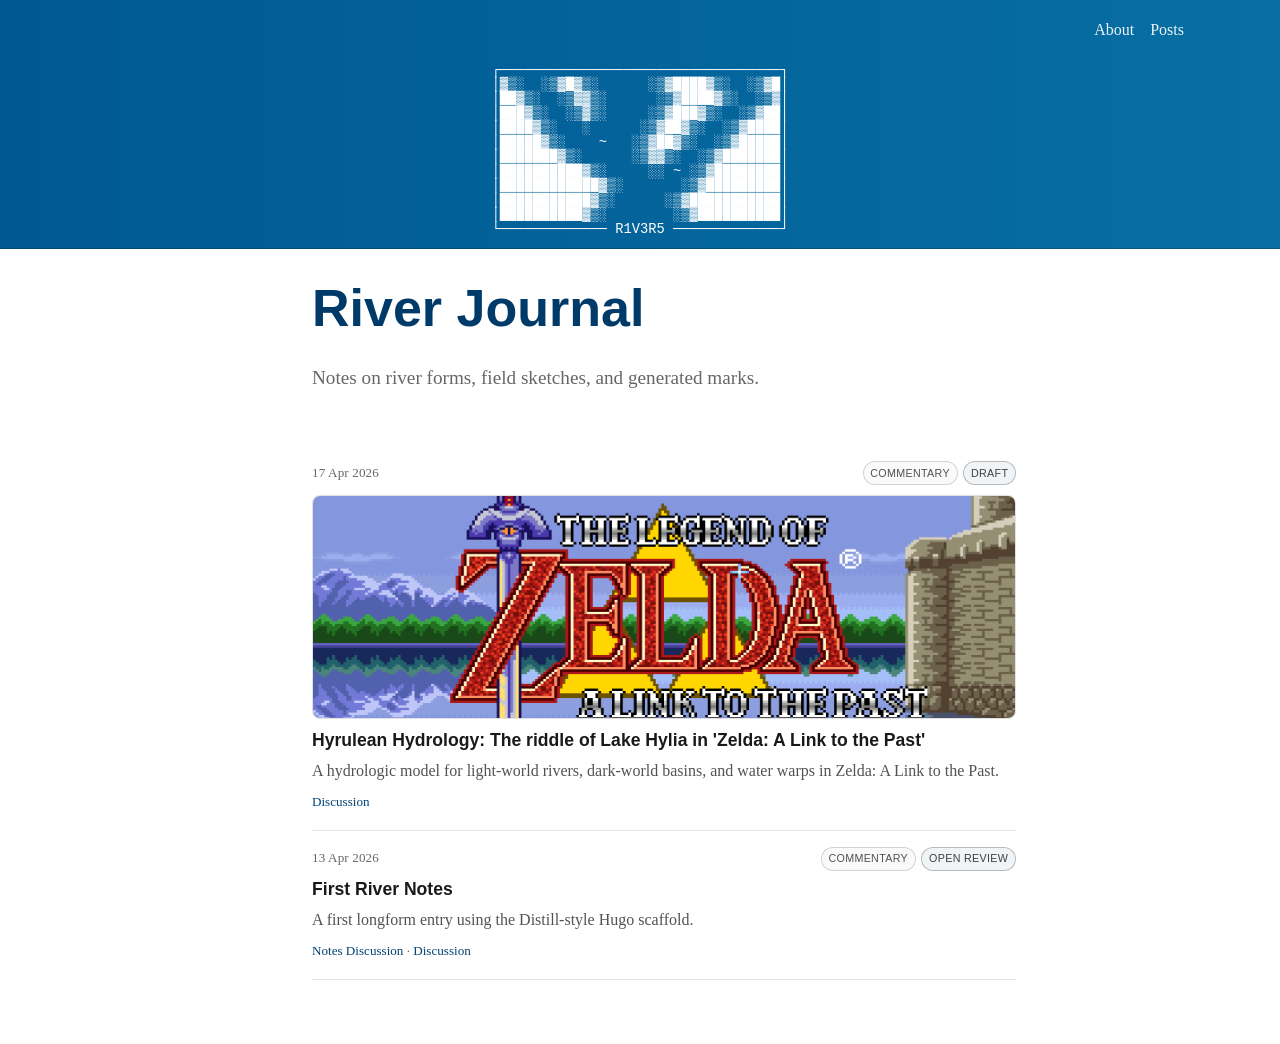
==== index.html @ 2507bf3e "First version of the R1V3R5 journal." ====
<!doctype html>
<html lang="en">
  <head>
	<meta name="generator" content="Hugo 0.140.1"><script src="/livereload.js?mindelay=10&amp;v=2&amp;port=1313&amp;path=livereload" data-no-instant defer></script>
    <meta charset="utf-8" />
<meta name="viewport" content="width=device-width, initial-scale=1" />
<title>R1V3R5: An imaginary journal about fake rivers</title>
<meta name="description" content="Notes on river forms, field sketches, and generated marks." />


<link rel="stylesheet" href="/css/distill-like.min.386c677e4650f3f3337b6ee87042f923add12f44f3062584ed353fe4aacb5783.css" integrity="sha256-OGxnfkZQ8/Mze27ocEL5I63RL0TzBiWE7TU/5KrLV4M=" />





<script defer src="/js/logo-header.min.bd12c2261c7f0e48f00e70b3386c1080479c41e0017c534129a1d7c152b8f7a0.js" integrity="sha256-vRLCJhx/DkjwDnCzOGwQgEecQeABfFNBKaHXwVK496A="></script>






  </head>
  <body class="is-list ">
    <header class="site-header">
  <div class="site-header-inner is-home">
    
    <nav class="site-nav" aria-label="Main">
      
      <a href="/about/">About</a>
      
      <a href="/posts/">Posts</a>
      
    </nav>
  </div>
  
  <pre
    id="river-logo"
    class="river-logo"
    aria-label="Animated ASCII river logo"
    data-logo-animation-mode="flyover"
    data-logo-flyover-style="flyover"
    data-logo-flyover-world-rows="96"
    data-logo-flyover-speed="1.4"
  ></pre>
  
</header>

    <main class="page-shell">
      
<section class="article-wrap">
  <header class="article-header">
    <h1>River Journal</h1>
    <p class="lede">Notes on river forms, field sketches, and generated marks.</p>
  </header>

  <ul class="post-list">
    
    
      
    
    
    
    
    
    
    
    
    
    
    
    
    <li class="post-card">
      <div class="post-card-header">
        <span class="post-meta">17 Apr 2026</span>
        
        <span class="post-taxonomy" aria-label="Article taxonomy">
          <span class="post-chip">Commentary</span>
          <span class="post-chip is-status">Draft</span>
        </span>
        
      </div>

      
      <figure class="post-card-media">
        <img src="/first-hyrule-note/header.png" alt="Stylized map-like header image for Hyrulean Hydrology" loading="lazy" decoding="async">
      </figure>
      

      <a class="post-title" href="/posts/first-hyrule-note/">Hyrulean Hydrology: The riddle of  Lake Hylia in &#39;Zelda: A Link to the Past&#39;</a>
      <p class="post-dek">A hydrologic model for light-world rivers, dark-world basins, and water warps in Zelda: A Link to the Past.</p>

      
      <p class="post-links" aria-label="Review and discussion links">
        
        
        
          <a href="https://github.com/danielklotz/2026-river-journal/issues/new">Discussion</a>
        
      </p>
      
    </li>
    
    
    
    
    
    
    
    
    
    
    
    
    <li class="post-card">
      <div class="post-card-header">
        <span class="post-meta">13 Apr 2026</span>
        
        <span class="post-taxonomy" aria-label="Article taxonomy">
          <span class="post-chip">Commentary</span>
          <span class="post-chip is-status">Open review</span>
        </span>
        
      </div>

      

      <a class="post-title" href="/posts/first-river-notes/">First River Notes</a>
      <p class="post-dek">A first longform entry using the Distill-style Hugo scaffold.</p>

      
      <p class="post-links" aria-label="Review and discussion links">
        
          <a href="https://github.com/danielklotz/2026-river-journal/discussions">Notes Discussion</a>
        
         · 
        
          <a href="https://github.com/danielklotz/2026-river-journal/issues/new">Discussion</a>
        
      </p>
      
    </li>
    
    
    
    
    
    
  </ul>
</section>

    </main>
  </body>
</html>
---- css/distill-like.min.386c677e4650f3f3337b6ee87042f923add12f44f3062584ed353fe4aacb5783.css ----
:root{--paper:#ffffff;--ink:rgba(0, 0, 0, 0.8);--muted:rgba(0, 0, 0, 0.6);--accent:#004276;--heading-ink:#003a68;--accent-soft:#e7f0f7;--rule:rgba(0, 0, 0, 0.1);--max-body:42rem;--max-middle:54rem;--max-wide:68rem;--font-body:Charter, "Bitstream Charter", "Iowan Old Style", "Palatino Linotype", Palatino, "URW Palladio L", P052, serif;--font-display:"Avenir Next", Avenir, "Segoe UI", "Helvetica Neue", Helvetica, Arial, sans-serif;--font-mono:"SFMono-Regular", Menlo, Consolas, monospace}.article-wrap,.article-header,.article-body,.article-footer-sections{display:grid;justify-items:stretch;grid-template-columns:[screen-start] 8px [page-start kicker-start text-start gutter-start middle-start] 1fr 1fr 1fr 1fr 1fr 1fr 1fr 1fr [text-end page-end gutter-end kicker-end middle-end] 8px [screen-end];column-gap:8px}@media(min-width:768px){.article-wrap,.article-header,.article-body,.article-footer-sections{grid-template-columns:[screen-start] 1fr [page-start kicker-start middle-start text-start] 45px 45px 45px 45px 45px 45px 45px 45px [kicker-end text-end gutter-start] 45px [middle-end] 45px [page-end gutter-end] 1fr [screen-end];column-gap:16px}}@media(min-width:1000px){.article-wrap,.article-header,.article-body,.article-footer-sections{grid-template-columns:[screen-start] 1fr [page-start kicker-start] 50px [middle-start] 50px [text-start kicker-end] 50px 50px 50px 50px 50px 50px 50px 50px [text-end gutter-start] 50px [middle-end] 50px [page-end gutter-end] 1fr [screen-end];column-gap:16px}}@media(min-width:1180px){.article-wrap,.article-header,.article-body,.article-footer-sections{grid-template-columns:[screen-start] 1fr [page-start kicker-start] 60px [middle-start] 60px [text-start kicker-end] 60px 60px 60px 60px 60px 60px 60px 60px [text-end gutter-start] 60px [middle-end] 60px [page-end gutter-end] 1fr [screen-end];column-gap:32px}}html{font-size:14px;line-height:1.6em}@media(min-width:768px){html{font-size:16px}}*{box-sizing:border-box}body{margin:0;color:var(--ink);background:var(--paper);font-family:var(--font-body);line-height:1.72;text-rendering:optimizeLegibility}.reading-progress{position:fixed;top:0;left:0;z-index:40;width:100%;height:3px;background:rgba(0,0,0,5%);pointer-events:none}.reading-progress-bar{width:100%;height:100%;background:var(--accent);transform:scaleX(0);transform-origin:left center;transition:transform 120ms linear}.reading-progress.is-reduced-motion .reading-progress-bar{transition:none}.katex{font-size:1.03em}.katex-display{margin:1.6rem 0 1.75rem;overflow-x:auto;overflow-y:hidden}.katex-display>.katex{padding:.15rem 0;font-size:1.08em}.article-body .katex-display,.article-footer-sections .katex-display{color:rgba(0,0,0,.86)}h1,h2,h3{font-family:var(--font-display);letter-spacing:0;color:var(--heading-ink)}a{color:var(--accent);border-bottom:1px solid rgba(0,0,0,.4);text-decoration:none}a:hover{border-bottom-color:rgba(0,0,0,.8)}.site-header{background:linear-gradient(90deg,#005892,#076fa3);border-bottom:1px solid rgba(0,0,0,.2);padding:1rem 1rem .2rem}.site-header-inner{margin:0 auto;max-width:var(--max-wide);display:flex;gap:1rem;justify-content:space-between;align-items:center}.site-header-inner.is-home{justify-content:flex-end}.site-title{font-weight:700;font-family:var(--font-display);letter-spacing:.02em;text-decoration:none;border-bottom:none;color:var(--paper)}.site-nav{display:flex;gap:1rem}.site-nav a{color:rgba(255,255,255,.92);border-bottom:none}.river-logo{margin:.75rem auto 0;max-width:100%;width:fit-content;min-height:14ch;overflow-x:auto;padding:.5rem 0;font-family:var(--font-mono);font-size:.86rem;line-height:1.05;color:var(--paper);text-align:center}.page-shell{padding:.8rem 1rem 4rem}.about-page{padding-top:1.5rem}.about-hero{gap:0;padding-bottom:1.25rem}.article-header.about-hero>*{grid-column:page}.about-kicker{margin:0 0 .8rem;font-family:var(--font-display);font-size:.76rem;font-weight:600;letter-spacing:.08em;text-transform:uppercase;color:rgba(0,66,118,.78)}.about-intro{max-width:none;color:var(--ink);font-size:1rem;line-height:1.72}.about-actions{display:flex;flex-wrap:wrap;gap:.85rem;margin-top:1.2rem}.about-action{display:inline-flex;align-items:center;justify-content:center;min-height:2.4rem;padding:.55rem .9rem;border:1px solid rgba(0,66,118,.18);border-radius:999px;background:rgba(0,66,118,5%);color:var(--accent);font-family:var(--font-display);font-size:.86rem;font-weight:500;text-decoration:none;transition:background 140ms ease,border-color 140ms ease}.about-action:hover{border-bottom:1px solid rgba(0,66,118,.18);border-color:rgba(0,66,118,.3);background:rgba(0,66,118,9%)}.about-body{row-gap:0}.article-body.about-body>section{margin:1.2rem 0}.article-body.about-body>section:first-child{margin-top:.6rem}.about-section{margin-bottom:1rem}.article-body.about-body>.about-section>*{grid-column:text}.about-richtext p:last-child{margin-bottom:0}.about-highlights,.about-people{margin-top:1.6rem;padding-top:1.35rem;position:relative}.about-highlights::before,.about-people::before{content:"";position:absolute;top:0;left:50%;width:100vw;border-top:1px solid var(--rule);transform:translateX(-50%)}.about-highlight-grid,.about-people-groups{display:grid;gap:1rem}.about-highlight-grid{grid-template-columns:repeat(auto-fit,minmax(14rem,1fr))}.about-highlight-card,.about-people-group{padding:1rem 1rem 1.1rem;border:1px solid rgba(0,0,0,8%);background:linear-gradient(180deg,rgba(231,240,247,.38),rgba(255,255,255,.96))}.about-highlight-card h3,.about-people-group h3{margin:0 0 .4rem;font-size:1rem}.about-highlight-card p,.about-people-group p{margin:0}.about-highlight-eyebrow{margin:0 0 .45rem;font-family:var(--font-display);font-size:.68rem;font-weight:600;letter-spacing:.06em;text-transform:uppercase;color:rgba(0,0,0,.52)}.about-person-list{display:grid;gap:.8rem}.about-person-card{padding-top:.8rem;border-top:1px solid rgba(0,0,0,8%)}.about-person-card:first-child{padding-top:0;border-top:none}.about-person-name{font-family:var(--font-display);font-weight:600;color:rgba(0,0,0,.88)}.about-person-name a{border-bottom:none;color:inherit}.about-person-name a:hover{text-decoration:underline}.about-person-role{margin-top:.18rem}.about-person-affiliation{margin-top:.18rem;color:var(--muted)}.about-closing{margin-top:1.4rem}@media(max-width:820px){.about-actions{gap:.65rem}.about-action{width:100%}}.article-wrap{max-width:var(--max-wide);margin:0 auto;padding-top:1.1rem;position:relative}.article-wrap::before{content:"";position:absolute;top:0;left:50%;width:100vw;transform:translateX(-50%)}.article-wrap>.article-header,.article-wrap>.article-body,.article-wrap>.article-footer-sections{grid-column:screen}.article-header{max-width:none;margin:0}.article-body{row-gap:0;counter-reset:sidenote}.article-body>*{grid-column:text}.article-header>*{grid-column:text}.article-header-media{grid-column:page;margin:0 0 1.5rem}.article-header-media img{display:block;width:100%;height:auto;border-radius:10px;border:1px solid rgba(0,0,0,.1)}.article-body h2{font-weight:600;font-size:24px;line-height:1.25em;margin:2rem 0 1.5rem;border-bottom:1px solid rgba(0,0,0,.1);padding-bottom:1rem}.article-body h2[id],.article-body h3[id]{position:relative;scroll-margin-top:5rem}.section-anchor{position:absolute;left:-1.15em;top:0;opacity:0;border-bottom:none;color:rgba(0,0,0,.34);font-weight:400;transition:opacity 120ms ease}.article-body h2:hover .section-anchor,.article-body h2:focus-within .section-anchor,.article-body h3:hover .section-anchor,.article-body h3:focus-within .section-anchor,.section-anchor:focus{opacity:1}.section-anchor:hover{color:rgba(0,0,0,.6)}@media(min-width:1024px){.article-body h2{font-size:36px}}.article-body h3{font-weight:700;font-size:18px;line-height:1.4em;margin:2em 0 1em}@media(min-width:1024px){.article-body h3{font-size:20px}}.article-body h4{font-weight:600;text-transform:uppercase;font-size:14px;line-height:1.4em;margin:1.5rem 0 .6rem}.article-body p,.article-body ul,.article-body ol,.article-body blockquote,.article-body pre,.article-body table{margin-top:0;margin-bottom:1em}.article-body ul,.article-body ol{padding-left:24px}.article-body li{margin-bottom:1em}.article-body li:last-child{margin-bottom:0}.article-body hr{grid-column:screen;width:100%;border:none;border-bottom:1px solid rgba(0,0,0,.1);margin:60px 0}.article-body section{grid-column:screen;display:grid;grid-template-columns:inherit;column-gap:inherit;margin:60px 0}.article-body section>*{grid-column:text}.article-header h1{margin:0 0 .5rem;font-size:38px;font-weight:700;line-height:1.08}@media(min-width:768px){.article-header h1{font-size:52px}}.lede{color:var(--muted);font-weight:400;font-size:1.2rem;line-height:1.6em}.article-dtitle{color:rgba(0,0,0,.7);font-weight:300;font-size:1.05rem;line-height:1.6em;margin:.2rem 0 .4rem}.article-dtitle p{margin:.45rem 0}.article-byline{margin:1.5rem auto;font-size:.8rem;line-height:1.8em;padding:1.15rem 0;min-height:1.8em;display:grid;grid-template-columns:repeat(auto-fit,minmax(11rem,1fr));gap:.8rem;position:relative}.article-byline::before,.article-byline::after{content:"";position:absolute;left:50%;width:100vw;transform:translateX(-50%)}.article-byline::before{top:0}.article-byline::after{bottom:0}.article-byline h3{font-family:var(--font-display);font-size:.6rem;font-weight:400;color:rgba(0,0,0,.5);margin:0;text-transform:uppercase}.article-byline p{margin:0}.article-byline .author{font-weight:500}.article-byline .affiliations{color:rgba(0,0,0,.6);font-size:.92em}.article-byline a{border-bottom:none;color:rgba(0,0,0,.82)}.article-byline a:hover{text-decoration:underline}@media(min-width:768px){.article-byline{grid-template-columns:repeat(auto-fit,minmax(10rem,1fr))}}.post-list{list-style:none;margin:2rem 0 0;padding:0;grid-column:text}.post-list li{padding:1rem 0;border-bottom:1px solid var(--rule);display:flex;flex-direction:column;align-items:flex-start;gap:.45rem}.post-card-header{width:100%;display:flex;align-items:center;justify-content:space-between;gap:.75rem;flex-wrap:wrap}.post-card-media{width:100%;margin:.2rem 0 .15rem}.post-card-media img{display:block;width:100%;height:auto;max-height:14rem;object-fit:cover;border-radius:8px;border:1px solid rgba(0,0,0,.1)}.post-title{font-family:var(--font-display);font-weight:600;font-size:1.1rem;line-height:1.3;color:rgba(0,0,0,.9);border-bottom:none}.post-title:hover{text-decoration:underline}.post-taxonomy{display:inline-flex;gap:.35rem;flex-wrap:wrap}.post-chip{display:inline-flex;align-items:center;padding:.12rem .42rem;border:1px solid rgba(0,0,0,.16);border-radius:999px;font-family:var(--font-display);font-size:.67rem;letter-spacing:.03em;text-transform:uppercase;color:rgba(0,0,0,.68);background:rgba(0,0,0,2%)}.post-chip.is-status{color:rgba(0,0,0,.74);border-color:rgba(0,0,0,.24);background:rgba(0,66,118,6%)}.post-dek{margin:0;color:rgba(0,0,0,.68);line-height:1.55}.post-links{margin:0;font-size:.82rem;color:var(--muted)}.post-links a{border-bottom:none}.post-links a:hover{text-decoration:underline}.post-meta{color:var(--muted);font-size:.82rem;letter-spacing:.01em}.sidenote{counter-increment:sidenote;margin:1.25rem 0;padding:.75rem .9rem;border-left:2px solid rgba(0,0,0,.2);background:rgba(0,0,0,2%);color:var(--muted);font-size:12px;line-height:1.6em}.sidenote::before{content:"[" counter(sidenote)"] ";font-variant-numeric:tabular-nums;color:rgba(0,0,0,.62)}.wide-figure{grid-column:page;max-width:none;margin:2rem auto;padding:0}.l-body{grid-column:text;max-width:none}.l-middle{grid-column:middle;max-width:none}.l-page{grid-column:page;max-width:none}.l-screen{grid-column:screen;max-width:none;width:auto;margin:0}.l-screen-inset{grid-column:screen;padding-left:1rem;padding-right:1rem}.l-body-outset{grid-column:middle;max-width:none}.l-middle-outset{grid-column:page;max-width:none}.l-page-outset{grid-column:screen;max-width:none}.side{grid-column:gutter;float:none;width:auto;margin:.2rem 0 .95rem;align-self:start}.l-gutter{grid-column:gutter;float:none;width:auto;margin:.2rem 0 1rem;font-size:12px;line-height:1.6em;color:var(--muted);padding-left:0;border-left:none;align-self:start}.layout-block{margin-top:1.2rem;margin-bottom:1.2rem}.article-footer-sections>*{grid-column:text}.article-appendix{grid-column:text;margin-top:3rem;padding-top:1.2rem;position:relative;color:rgba(0,0,0,.7)}.article-appendix::before{content:"";position:absolute;top:0;left:50%;width:100vw;border-top:1px solid var(--rule);transform:translateX(-50%)}.article-appendix h2{font-size:15px;font-weight:500;margin:0 0 1rem;border:none;padding:0}.dt-cite-wrap,.dt-fn-wrap{position:relative;display:inline-block}.dt-cite-wrap{margin-left:-.2em}.dt-cite-wrap+.dt-cite-wrap{margin-left:.08em}.dt-cite,.dt-fn{font-size:75%;vertical-align:super;color:hsla(206,90%,20%,.7);line-height:1.1em;text-align:center;position:relative;top:-2px;margin:0;border-bottom:none}.dt-fn{margin:0 2px}.dt-cite-pop,.dt-fn-pop{position:absolute;left:0;bottom:1.45rem;min-width:15rem;max-width:24rem;padding:.55rem .7rem;background:#fff;border:1px solid var(--rule);color:var(--ink);font-size:.84rem;line-height:1.35;box-shadow:0 10px 20px rgba(0,0,0,8%);opacity:0;visibility:hidden;transform:translateY(4px);transition:opacity 140ms ease,transform 140ms ease,visibility 140ms ease;z-index:12}.dt-cite-wrap:hover .dt-cite-pop,.dt-cite-wrap:focus-within .dt-cite-pop,.dt-cite-wrap.is-open .dt-cite-pop,.dt-fn-wrap:hover .dt-fn-pop,.dt-fn-wrap:focus-within .dt-fn-pop,.dt-fn-wrap.is-open .dt-fn-pop{opacity:1;visibility:visible;transform:translateY(0)}.article-footer-sections{max-width:none;margin:2.8rem 0 0;padding-top:1rem;position:relative}.article-footer-sections::before{content:"";position:absolute;top:0;left:50%;width:100vw;border-top:1px solid var(--rule);transform:translateX(-50%)}.article-footer-sections h2{margin-top:1.4rem;font-size:15px;font-weight:500;color:rgba(0,0,0,.65)}.article-footer-sections h3{margin:1rem 0 .45rem;font-family:var(--font-display);font-size:.8rem;font-weight:500;text-transform:uppercase;letter-spacing:.03em;color:rgba(0,0,0,.52)}.article-footer-sections p{margin:0 0 .85rem}.publication-metadata-list{margin:0}.publication-metadata-list>div{display:grid;grid-template-columns:5.5rem 1fr;gap:.6rem;padding:.35rem 0;border-top:1px solid rgba(0,0,0,6%)}.publication-metadata-list>div:first-child{border-top:none}.publication-metadata-list dt{margin:0;font-family:var(--font-display);font-size:.74rem;font-weight:500;text-transform:uppercase;letter-spacing:.03em;color:rgba(0,0,0,.52)}.publication-metadata-list dd{margin:0}.publication-metadata-list a{border-bottom:none}.publication-metadata-list a:hover{text-decoration:underline}.article-footer-sections ol{padding-left:1.2rem}.article-footer-sections li{margin-bottom:.7rem}.bibtex-block{margin:.6rem 0 1rem;padding:.7rem .85rem;overflow-x:auto;border:1px solid var(--rule);background:rgba(0,0,0,2%);font-family:var(--font-mono);font-size:.82rem;line-height:1.45}.backref{border-bottom:none;margin-left:.35rem}blockquote{border-left:2px solid rgba(0,0,0,.2);padding-left:2em;font-style:italic;color:rgba(0,0,0,.6);margin:0 0 1em}figure{position:relative;margin-top:1.5em;margin-bottom:2.5em}figure img{width:100%;border:1px solid rgba(0,0,0,8%);background:rgba(0,0,0,.015)}figcaption,.figcaption{color:rgba(0,0,0,.6);font-size:12px;line-height:1.5em}.distill-figure figcaption{margin-top:.8rem}.figure-label,.figure-title,.figure-caption-body,.figure-source{display:block}.figure-label{margin-bottom:.18rem;font-family:var(--font-display);font-size:.72rem;font-weight:600;letter-spacing:.04em;text-transform:uppercase;color:rgba(0,0,0,.52)}.figure-title{margin-bottom:.2rem;font-family:var(--font-display);font-size:.95rem;font-weight:600;color:rgba(0,0,0,.84)}.figure-caption-body p{margin:0 0 .35rem}.figure-caption-body p:last-child{margin-bottom:0}.figure-source{margin-top:.35rem;color:rgba(0,0,0,.52)}.figure-source a{border-bottom:none}.figure-source a:hover{text-decoration:underline}@media(min-width:1024px){figcaption,.figcaption{font-size:13px}}table{border-collapse:collapse;border-spacing:0;margin-bottom:1.5rem;border-bottom:1px solid rgba(0,0,0,.2)}table th{text-align:left;border-bottom:1px solid rgba(0,0,0,.2)}table td{border-bottom:1px solid rgba(0,0,0,5%)}table tr:last-of-type td{border-bottom:none}table th,table td{font-size:15px;padding:2px 8px}.wide-figure img,.wide-figure pre{display:block;max-width:100%}@media(max-width:820px){.site-header-inner{flex-direction:column;align-items:flex-start}.post-list li{gap:.3rem}.l-screen{grid-column:text;width:auto;margin-left:auto;margin-right:auto;max-width:var(--max-wide)}.publication-metadata-list>div{grid-template-columns:1fr;gap:.15rem}.section-anchor{left:auto;right:0}}@media(max-width:999px){.side,.l-gutter{grid-column:text;float:none;width:auto;margin:1rem auto;max-width:var(--max-body)}}@media(prefers-reduced-motion:reduce){.section-anchor,.reading-progress-bar{transition:none}}@media(min-width:1000px){.sidenote{grid-column:gutter;margin:.35rem 0 1rem;padding:0;border-left:none;background:0 0;align-self:start}}@media(min-width:1000px){.side,.l-gutter{margin-top:.35rem}.l-gutter{transform:translateX(2px)}}@media(min-width:1180px){.l-gutter{transform:translateX(4px)}}
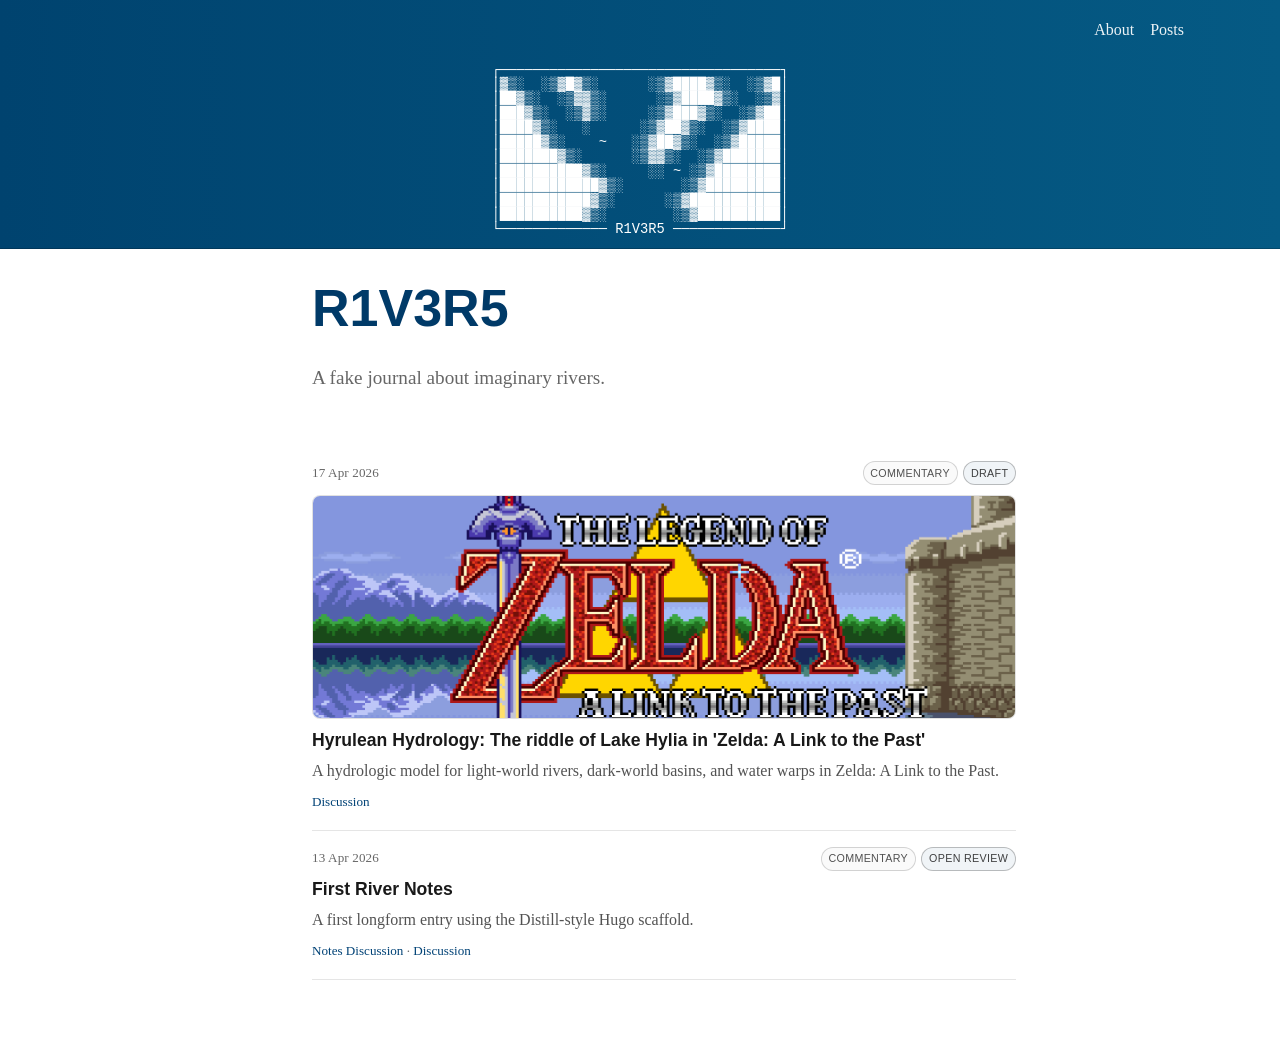
==== commit 730175dd: "updated article and design of the website." ====
--- a/index.html
+++ b/index.html
@@ -5,10 +5,10 @@
     <meta charset="utf-8" />
 <meta name="viewport" content="width=device-width, initial-scale=1" />
 <title>R1V3R5: An imaginary journal about fake rivers</title>
-<meta name="description" content="Notes on river forms, field sketches, and generated marks." />
+<meta name="description" content="A fake journal about imaginary rivers." />
 
 
-<link rel="stylesheet" href="/css/distill-like.min.386c677e4650f3f3337b6ee87042f923add12f44f3062584ed353fe4aacb5783.css" integrity="sha256-OGxnfkZQ8/Mze27ocEL5I63RL0TzBiWE7TU/5KrLV4M=" />
+<link rel="stylesheet" href="/css/distill-like.min.dba2b284b0d56179cb1d36215fc7cecee23770cec9c4422e82efda866d8cfdc9.css" integrity="sha256-26KyhLDVYXnLHTYhX8fOzuI3cM7JxEIugu/ahm2M/ck=" />
 
 
 
@@ -51,8 +51,8 @@
       
 <section class="article-wrap">
   <header class="article-header">
-    <h1>River Journal</h1>
-    <p class="lede">Notes on river forms, field sketches, and generated marks.</p>
+    <h1>R1V3R5</h1>
+    <p class="lede">A fake journal about imaginary rivers.</p>
   </header>
 
   <ul class="post-list">
--- a/css/distill-like.min.dba2b284b0d56179cb1d36215fc7cecee23770cec9c4422e82efda866d8cfdc9.css
+++ b/css/distill-like.min.dba2b284b0d56179cb1d36215fc7cecee23770cec9c4422e82efda866d8cfdc9.css
@@ -0,0 +1 @@
+:root{--paper:#ffffff;--ink:rgba(0, 0, 0, 0.8);--muted:rgba(0, 0, 0, 0.6);--accent:#004276;--heading-ink:#003a68;--accent-soft:#e7f0f7;--rule:rgba(0, 0, 0, 0.1);--max-body:42rem;--max-middle:54rem;--max-wide:68rem;--font-body:Charter, "Bitstream Charter", "Iowan Old Style", "Palatino Linotype", Palatino, "URW Palladio L", P052, serif;--font-display:"Avenir Next", Avenir, "Segoe UI", "Helvetica Neue", Helvetica, Arial, sans-serif;--font-mono:"SFMono-Regular", Menlo, Consolas, monospace}.article-wrap,.article-header,.article-body,.article-footer-sections{display:grid;justify-items:stretch;grid-template-columns:[screen-start] 8px [page-start kicker-start text-start gutter-start middle-start] 1fr 1fr 1fr 1fr 1fr 1fr 1fr 1fr [text-end page-end gutter-end kicker-end middle-end] 8px [screen-end];column-gap:8px}@media(min-width:768px){.article-wrap,.article-header,.article-body,.article-footer-sections{grid-template-columns:[screen-start] 1fr [page-start kicker-start middle-start text-start] 45px 45px 45px 45px 45px 45px 45px 45px [kicker-end text-end gutter-start] 45px [middle-end] 45px [page-end gutter-end] 1fr [screen-end];column-gap:16px}}@media(min-width:1000px){.article-wrap,.article-header,.article-body,.article-footer-sections{grid-template-columns:[screen-start] 1fr [page-start kicker-start] 50px [middle-start] 50px [text-start kicker-end] 50px 50px 50px 50px 50px 50px 50px 50px [text-end gutter-start] 50px [middle-end] 50px [page-end gutter-end] 1fr [screen-end];column-gap:16px}}@media(min-width:1180px){.article-wrap,.article-header,.article-body,.article-footer-sections{grid-template-columns:[screen-start] 1fr [page-start kicker-start] 60px [middle-start] 60px [text-start kicker-end] 60px 60px 60px 60px 60px 60px 60px 60px [text-end gutter-start] 60px [middle-end] 60px [page-end gutter-end] 1fr [screen-end];column-gap:32px}}html{font-size:14px;line-height:1.6em}@media(min-width:768px){html{font-size:16px}}*{box-sizing:border-box}body{margin:0;color:var(--ink);background:var(--paper);font-family:var(--font-body);line-height:1.72;text-rendering:optimizeLegibility}.reading-progress{position:fixed;top:0;left:0;z-index:40;width:100%;height:3px;background:rgba(0,0,0,5%);pointer-events:none}.reading-progress-bar{width:100%;height:100%;background:var(--accent);transform:scaleX(0);transform-origin:left center;transition:transform 120ms linear}.reading-progress.is-reduced-motion .reading-progress-bar{transition:none}.katex{font-size:1.03em}.katex-display{margin:1.6rem 0 1.75rem;overflow-x:auto;overflow-y:hidden}.katex-display>.katex{padding:.15rem 0;font-size:1.08em}.article-body .katex-display,.article-footer-sections .katex-display{color:rgba(0,0,0,.86)}h1,h2,h3{font-family:var(--font-display);letter-spacing:0;color:var(--heading-ink)}a{color:var(--accent);border-bottom:1px solid rgba(0,0,0,.4);text-decoration:none}a:hover{border-bottom-color:rgba(0,0,0,.8)}.site-header{background:linear-gradient(90deg,#00436f,#055a84);border-bottom:1px solid rgba(0,0,0,.2);padding:1rem 1rem .2rem}.site-header-inner{margin:0 auto;max-width:var(--max-wide);display:flex;gap:1rem;justify-content:space-between;align-items:center}.site-header-inner.is-home{justify-content:flex-end}.site-title{font-weight:700;font-family:var(--font-display);letter-spacing:.02em;text-decoration:none;border-bottom:none;color:var(--paper)}.site-nav{display:flex;gap:1rem}.site-nav a{color:rgba(255,255,255,.92);border-bottom:none}.river-logo{margin:.75rem auto 0;max-width:100%;width:fit-content;min-height:14ch;overflow-x:auto;padding:.5rem 0;font-family:var(--font-mono);font-size:.86rem;line-height:1.05;color:var(--paper);text-align:center}.page-shell{padding:.8rem 1rem 4rem}.about-page{padding-top:1.5rem}.about-hero{gap:0;padding-bottom:1.25rem}.article-header.about-hero>*{grid-column:page}.about-kicker{margin:0 0 .8rem;font-family:var(--font-display);font-size:.76rem;font-weight:600;letter-spacing:.08em;text-transform:uppercase;color:rgba(0,66,118,.78)}.about-intro{max-width:none;color:var(--ink);font-size:1rem;line-height:1.72}.about-actions{display:flex;flex-wrap:wrap;gap:.85rem;margin-top:1.2rem}.about-action{display:inline-flex;align-items:center;justify-content:center;min-height:2.4rem;padding:.55rem .9rem;border:1px solid rgba(0,66,118,.18);border-radius:999px;background:rgba(0,66,118,5%);color:var(--accent);font-family:var(--font-display);font-size:.86rem;font-weight:500;text-decoration:none;transition:background 140ms ease,border-color 140ms ease}.about-action:hover{border-bottom:1px solid rgba(0,66,118,.18);border-color:rgba(0,66,118,.3);background:rgba(0,66,118,9%)}.about-body{row-gap:0}.article-body.about-body>section{margin:1.2rem 0}.article-body.about-body>section:first-child{margin-top:.6rem}.about-section{margin-bottom:1rem}.article-body.about-body>.about-section>*{grid-column:text}.about-richtext p:last-child{margin-bottom:0}.about-highlights,.about-people{margin-top:1.6rem;padding-top:1.35rem;position:relative}.about-highlights::before,.about-people::before{content:"";position:absolute;top:0;left:50%;width:100vw;border-top:1px solid var(--rule);transform:translateX(-50%)}.about-highlight-grid,.about-people-groups{display:grid;gap:1rem}.about-highlight-grid{grid-template-columns:repeat(auto-fit,minmax(14rem,1fr))}.about-highlight-card,.about-people-group{padding:1rem 1rem 1.1rem;border:1px solid rgba(0,0,0,8%);background:linear-gradient(180deg,rgba(231,240,247,.38),rgba(255,255,255,.96))}.about-highlight-card h3,.about-people-group h3{margin:0 0 .4rem;font-size:1rem}.about-highlight-card p,.about-people-group p{margin:0}.about-highlight-eyebrow{margin:0 0 .45rem;font-family:var(--font-display);font-size:.68rem;font-weight:600;letter-spacing:.06em;text-transform:uppercase;color:rgba(0,0,0,.52)}.about-person-list{display:grid;gap:.8rem}.about-person-card{padding-top:.8rem;border-top:1px solid rgba(0,0,0,8%)}.about-person-card:first-child{padding-top:0;border-top:none}.about-person-name{font-family:var(--font-display);font-weight:600;color:rgba(0,0,0,.88)}.about-person-name a{border-bottom:none;color:inherit}.about-person-name a:hover{text-decoration:underline}.about-person-role{margin-top:.18rem}.about-person-affiliation{margin-top:.18rem;color:var(--muted)}.about-closing{margin-top:1.4rem}@media(max-width:820px){.about-actions{gap:.65rem}.about-action{width:100%}}.article-wrap{max-width:var(--max-wide);margin:0 auto;padding-top:1.1rem;position:relative}.article-wrap::before{content:"";position:absolute;top:0;left:50%;width:100vw;transform:translateX(-50%)}.article-wrap>.article-header,.article-wrap>.article-body,.article-wrap>.article-footer-sections{grid-column:screen}.article-header{max-width:none;margin:0}.article-body{row-gap:0;counter-reset:sidenote}.article-body>*{grid-column:text}.article-header>*{grid-column:text}.article-header-media{grid-column:page;margin:0 0 1.5rem}.article-header-media img{display:block;width:100%;height:auto;border-radius:10px;border:1px solid rgba(0,0,0,.1)}.article-body h2{font-weight:600;font-size:24px;line-height:1.25em;margin:2rem 0 1.5rem;border-bottom:1px solid rgba(0,0,0,.1);padding-bottom:1rem}.article-body h2[id],.article-body h3[id]{position:relative;scroll-margin-top:5rem}.section-anchor{position:absolute;left:-1.15em;top:0;opacity:0;border-bottom:none;color:rgba(0,0,0,.34);font-weight:400;transition:opacity 120ms ease}.article-body h2:hover .section-anchor,.article-body h2:focus-within .section-anchor,.article-body h3:hover .section-anchor,.article-body h3:focus-within .section-anchor,.section-anchor:focus{opacity:1}.section-anchor:hover{color:rgba(0,0,0,.6)}@media(min-width:1024px){.article-body h2{font-size:36px}}.article-body h3{font-weight:700;font-size:18px;line-height:1.4em;margin:2em 0 1em}@media(min-width:1024px){.article-body h3{font-size:20px}}.article-body h4{font-weight:600;text-transform:uppercase;font-size:14px;line-height:1.4em;margin:1.5rem 0 .6rem}.article-body p,.article-body ul,.article-body ol,.article-body blockquote,.article-body pre,.article-body table{margin-top:0;margin-bottom:1em}.article-body ul,.article-body ol{padding-left:24px}.article-body li{margin-bottom:1em}.article-body li:last-child{margin-bottom:0}.article-body hr{grid-column:screen;width:100%;border:none;border-bottom:1px solid rgba(0,0,0,.1);margin:60px 0}.article-body section{grid-column:screen;display:grid;grid-template-columns:inherit;column-gap:inherit;margin:60px 0}.article-body section>*{grid-column:text}.article-header h1{margin:0 0 .5rem;font-size:38px;font-weight:700;line-height:1.08}@media(min-width:768px){.article-header h1{font-size:52px}}.lede{color:var(--muted);font-weight:400;font-size:1.2rem;line-height:1.6em}.article-dtitle{color:rgba(0,0,0,.7);font-weight:300;font-size:1.05rem;line-height:1.6em;margin:.2rem 0 .4rem}.article-dtitle p{margin:.45rem 0}.article-byline{margin:1.5rem auto;font-size:.8rem;line-height:1.8em;padding:1.15rem 0;min-height:1.8em;display:grid;grid-template-columns:repeat(auto-fit,minmax(11rem,1fr));gap:.8rem;position:relative}.article-byline::before,.article-byline::after{content:"";position:absolute;left:50%;width:100vw;transform:translateX(-50%)}.article-byline::before{top:0}.article-byline::after{bottom:0}.article-byline h3{font-family:var(--font-display);font-size:.6rem;font-weight:400;color:rgba(0,0,0,.5);margin:0;text-transform:uppercase}.article-byline p{margin:0}.article-byline .author{font-weight:500}.article-byline .affiliations{color:rgba(0,0,0,.6);font-size:.92em}.article-byline a{border-bottom:none;color:rgba(0,0,0,.82)}.article-byline a:hover{text-decoration:underline}@media(min-width:768px){.article-byline{grid-template-columns:repeat(auto-fit,minmax(10rem,1fr))}}.post-list{list-style:none;margin:2rem 0 0;padding:0;grid-column:text}.post-list li{padding:1rem 0;border-bottom:1px solid var(--rule);display:flex;flex-direction:column;align-items:flex-start;gap:.45rem}.post-card-header{width:100%;display:flex;align-items:center;justify-content:space-between;gap:.75rem;flex-wrap:wrap}.post-card-media{width:100%;margin:.2rem 0 .15rem}.post-card-media img{display:block;width:100%;height:auto;max-height:14rem;object-fit:cover;border-radius:8px;border:1px solid rgba(0,0,0,.1)}.post-title{font-family:var(--font-display);font-weight:600;font-size:1.1rem;line-height:1.3;color:rgba(0,0,0,.9);border-bottom:none}.post-title:hover{text-decoration:underline}.post-taxonomy{display:inline-flex;gap:.35rem;flex-wrap:wrap}.post-chip{display:inline-flex;align-items:center;padding:.12rem .42rem;border:1px solid rgba(0,0,0,.16);border-radius:999px;font-family:var(--font-display);font-size:.67rem;letter-spacing:.03em;text-transform:uppercase;color:rgba(0,0,0,.68);background:rgba(0,0,0,2%)}.post-chip.is-status{color:rgba(0,0,0,.74);border-color:rgba(0,0,0,.24);background:rgba(0,66,118,6%)}.post-dek{margin:0;color:rgba(0,0,0,.68);line-height:1.55}.post-links{margin:0;font-size:.82rem;color:var(--muted)}.post-links a{border-bottom:none}.post-links a:hover{text-decoration:underline}.post-meta{color:var(--muted);font-size:.82rem;letter-spacing:.01em}.sidenote{counter-increment:sidenote;margin:1.25rem 0;padding:.75rem .9rem;border-left:2px solid rgba(0,0,0,.2);background:rgba(0,0,0,2%);color:var(--muted);font-size:12px;line-height:1.6em}.sidenote::before{content:"[" counter(sidenote)"] ";font-variant-numeric:tabular-nums;color:rgba(0,0,0,.62)}.wide-figure{grid-column:page;max-width:none;margin:2rem auto;padding:0}.l-body{grid-column:text;max-width:none}.l-middle{grid-column:middle;max-width:none}.l-page{grid-column:page;max-width:none}.l-screen{grid-column:screen;max-width:none;width:auto;margin:0}.l-screen-inset{grid-column:screen;padding-left:1rem;padding-right:1rem}.l-body-outset{grid-column:middle;max-width:none}.l-middle-outset{grid-column:page;max-width:none}.l-page-outset{grid-column:screen;max-width:none}.side{grid-column:gutter;float:none;width:auto;margin:.2rem 0 .95rem;align-self:start}.l-gutter{grid-column:gutter;float:none;width:auto;margin:.2rem 0 1rem;font-size:12px;line-height:1.6em;color:var(--muted);padding-left:0;border-left:none;align-self:start}.layout-block{margin-top:1.2rem;margin-bottom:1.2rem}.article-footer-sections>*{grid-column:text}.article-appendix{grid-column:text;margin-top:3rem;padding-top:1.2rem;position:relative;color:rgba(0,0,0,.7)}.article-appendix::before{content:"";position:absolute;top:0;left:50%;width:100vw;border-top:1px solid var(--rule);transform:translateX(-50%)}.article-appendix h2{font-size:15px;font-weight:500;margin:0 0 1rem;border:none;padding:0}.dt-cite-wrap,.dt-fn-wrap{position:relative;display:inline-block}.dt-cite-wrap{margin-left:-.2em}.dt-cite-wrap+.dt-cite-wrap{margin-left:.08em}.dt-cite,.dt-fn{font-size:75%;vertical-align:super;color:hsla(206,90%,20%,.7);line-height:1.1em;text-align:center;position:relative;top:-2px;margin:0;border-bottom:none}.dt-fn{margin:0 2px}.dt-cite-pop,.dt-fn-pop{position:absolute;left:0;bottom:1.45rem;min-width:15rem;max-width:24rem;padding:.55rem .7rem;background:#fff;border:1px solid var(--rule);color:var(--ink);font-size:.84rem;line-height:1.35;box-shadow:0 10px 20px rgba(0,0,0,8%);opacity:0;visibility:hidden;transform:translateY(4px);transition:opacity 140ms ease,transform 140ms ease,visibility 140ms ease;z-index:12}.dt-cite-wrap:hover .dt-cite-pop,.dt-cite-wrap:focus-within .dt-cite-pop,.dt-cite-wrap.is-open .dt-cite-pop,.dt-fn-wrap:hover .dt-fn-pop,.dt-fn-wrap:focus-within .dt-fn-pop,.dt-fn-wrap.is-open .dt-fn-pop{opacity:1;visibility:visible;transform:translateY(0)}.article-footer-sections{max-width:none;margin:2.8rem 0 0;padding-top:1rem;position:relative}.article-footer-sections::before{content:"";position:absolute;top:0;left:50%;width:100vw;border-top:1px solid var(--rule);transform:translateX(-50%)}.article-footer-sections h2{margin-top:1.4rem;font-size:15px;font-weight:500;color:rgba(0,0,0,.65)}.article-footer-sections h3{margin:1rem 0 .45rem;font-family:var(--font-display);font-size:.8rem;font-weight:500;text-transform:uppercase;letter-spacing:.03em;color:rgba(0,0,0,.52)}.article-footer-sections p{margin:0 0 .85rem}.publication-metadata-list{margin:0}.publication-metadata-list>div{display:grid;grid-template-columns:5.5rem 1fr;gap:.6rem;padding:.35rem 0;border-top:1px solid rgba(0,0,0,6%)}.publication-metadata-list>div:first-child{border-top:none}.publication-metadata-list dt{margin:0;font-family:var(--font-display);font-size:.74rem;font-weight:500;text-transform:uppercase;letter-spacing:.03em;color:rgba(0,0,0,.52)}.publication-metadata-list dd{margin:0}.publication-metadata-list a{border-bottom:none}.publication-metadata-list a:hover{text-decoration:underline}.article-footer-sections ol{padding-left:1.2rem}.article-footer-sections li{margin-bottom:.7rem}.bibtex-block{margin:.6rem 0 1rem;padding:.7rem .85rem;overflow-x:auto;border:1px solid var(--rule);background:rgba(0,0,0,2%);font-family:var(--font-mono);font-size:.82rem;line-height:1.45}.backref{border-bottom:none;margin-left:.35rem}blockquote{border-left:2px solid rgba(0,0,0,.2);padding-left:2em;font-style:italic;color:rgba(0,0,0,.6);margin:0 0 1em}figure{position:relative;margin-top:1.5em;margin-bottom:2.5em}figure img{width:100%;border:1px solid rgba(0,0,0,8%);background:rgba(0,0,0,.015)}figcaption,.figcaption{color:rgba(0,0,0,.6);font-size:12px;line-height:1.5em}.distill-figure figcaption{margin-top:.8rem}.figure-label,.figure-title,.figure-caption-body,.figure-source{display:block}.figure-label{margin-bottom:.18rem;font-family:var(--font-display);font-size:.72rem;font-weight:600;letter-spacing:.04em;text-transform:uppercase;color:rgba(0,0,0,.52)}.figure-title{margin-bottom:.2rem;font-family:var(--font-display);font-size:.95rem;font-weight:600;color:rgba(0,0,0,.84)}.figure-caption-body p{margin:0 0 .35rem}.figure-caption-body p:last-child{margin-bottom:0}.figure-source{margin-top:.35rem;color:rgba(0,0,0,.52)}.figure-source a{border-bottom:none}.figure-source a:hover{text-decoration:underline}@media(min-width:1024px){figcaption,.figcaption{font-size:13px}}table{border-collapse:collapse;border-spacing:0;margin-bottom:1.5rem;border-bottom:1px solid rgba(0,0,0,.2)}table th{text-align:left;border-bottom:1px solid rgba(0,0,0,.2)}table td{border-bottom:1px solid rgba(0,0,0,5%)}table tr:last-of-type td{border-bottom:none}table th,table td{font-size:15px;padding:2px 8px}.wide-figure img,.wide-figure pre{display:block;max-width:100%}@media(max-width:820px){.site-header-inner{flex-direction:column;align-items:flex-start}.post-list li{gap:.3rem}.l-screen{grid-column:text;width:auto;margin-left:auto;margin-right:auto;max-width:var(--max-wide)}.publication-metadata-list>div{grid-template-columns:1fr;gap:.15rem}.section-anchor{left:auto;right:0}}@media(max-width:999px){.side,.l-gutter{grid-column:text;float:none;width:auto;margin:1rem auto;max-width:var(--max-body)}}@media(prefers-reduced-motion:reduce){.section-anchor,.reading-progress-bar{transition:none}}@media(min-width:1000px){.sidenote{grid-column:gutter;margin:.35rem 0 1rem;padding:0;border-left:none;background:0 0;align-self:start}}@media(min-width:1000px){.side,.l-gutter{margin-top:.35rem}.l-gutter{transform:translateX(2px)}}@media(min-width:1180px){.l-gutter{transform:translateX(4px)}}
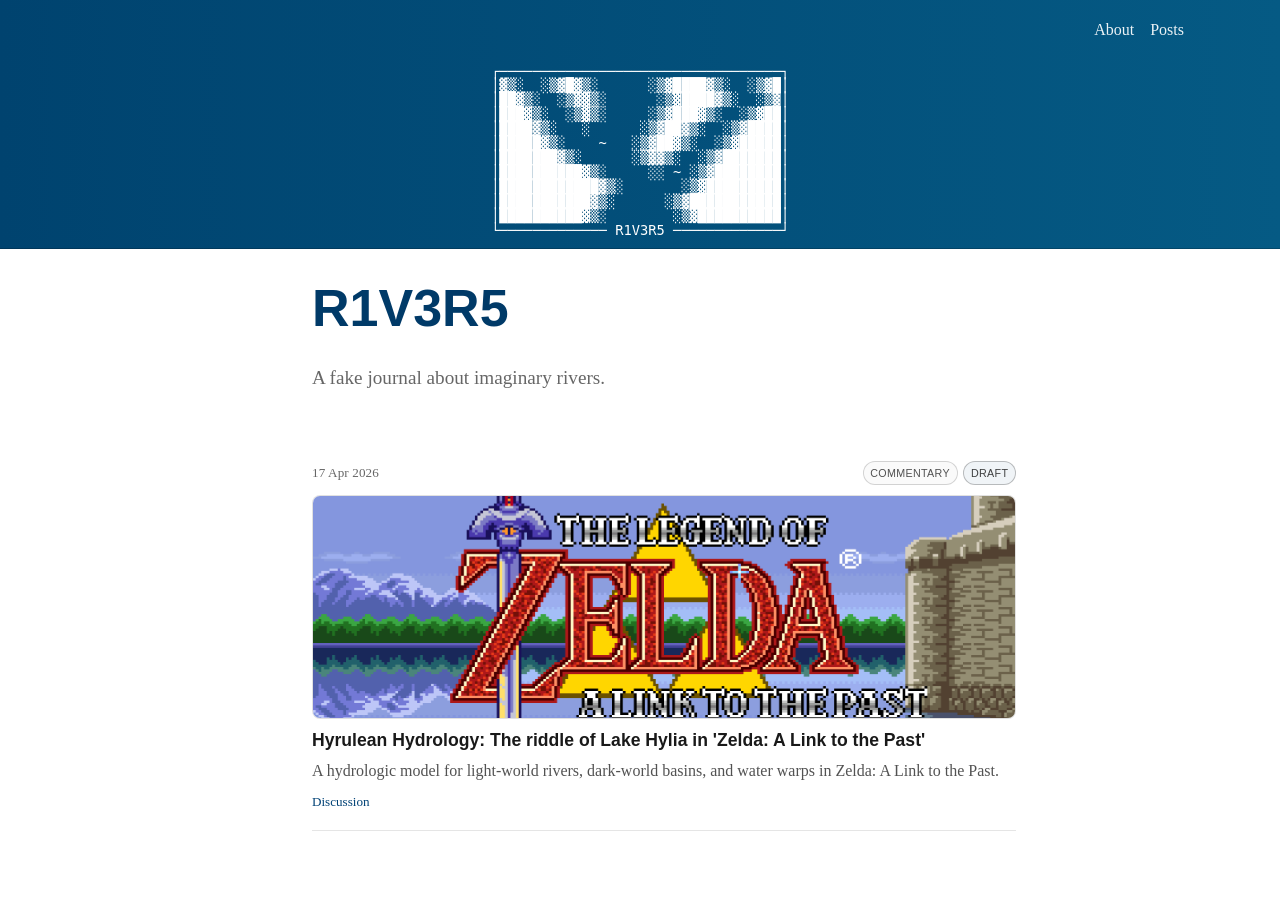
==== commit b6d77fd3: "updates on the ALttP article and the overall website" ====
--- a/index.html
+++ b/index.html
@@ -107,46 +107,6 @@
     
     
     
-    
-    
-    
-    
-    
-    
-    <li class="post-card">
-      <div class="post-card-header">
-        <span class="post-meta">13 Apr 2026</span>
-        
-        <span class="post-taxonomy" aria-label="Article taxonomy">
-          <span class="post-chip">Commentary</span>
-          <span class="post-chip is-status">Open review</span>
-        </span>
-        
-      </div>
-
-      
-
-      <a class="post-title" href="/posts/first-river-notes/">First River Notes</a>
-      <p class="post-dek">A first longform entry using the Distill-style Hugo scaffold.</p>
-
-      
-      <p class="post-links" aria-label="Review and discussion links">
-        
-          <a href="https://github.com/danielklotz/2026-river-journal/discussions">Notes Discussion</a>
-        
-         · 
-        
-          <a href="https://github.com/danielklotz/2026-river-journal/issues/new">Discussion</a>
-        
-      </p>
-      
-    </li>
-    
-    
-    
-    
-    
-    
   </ul>
 </section>
 
